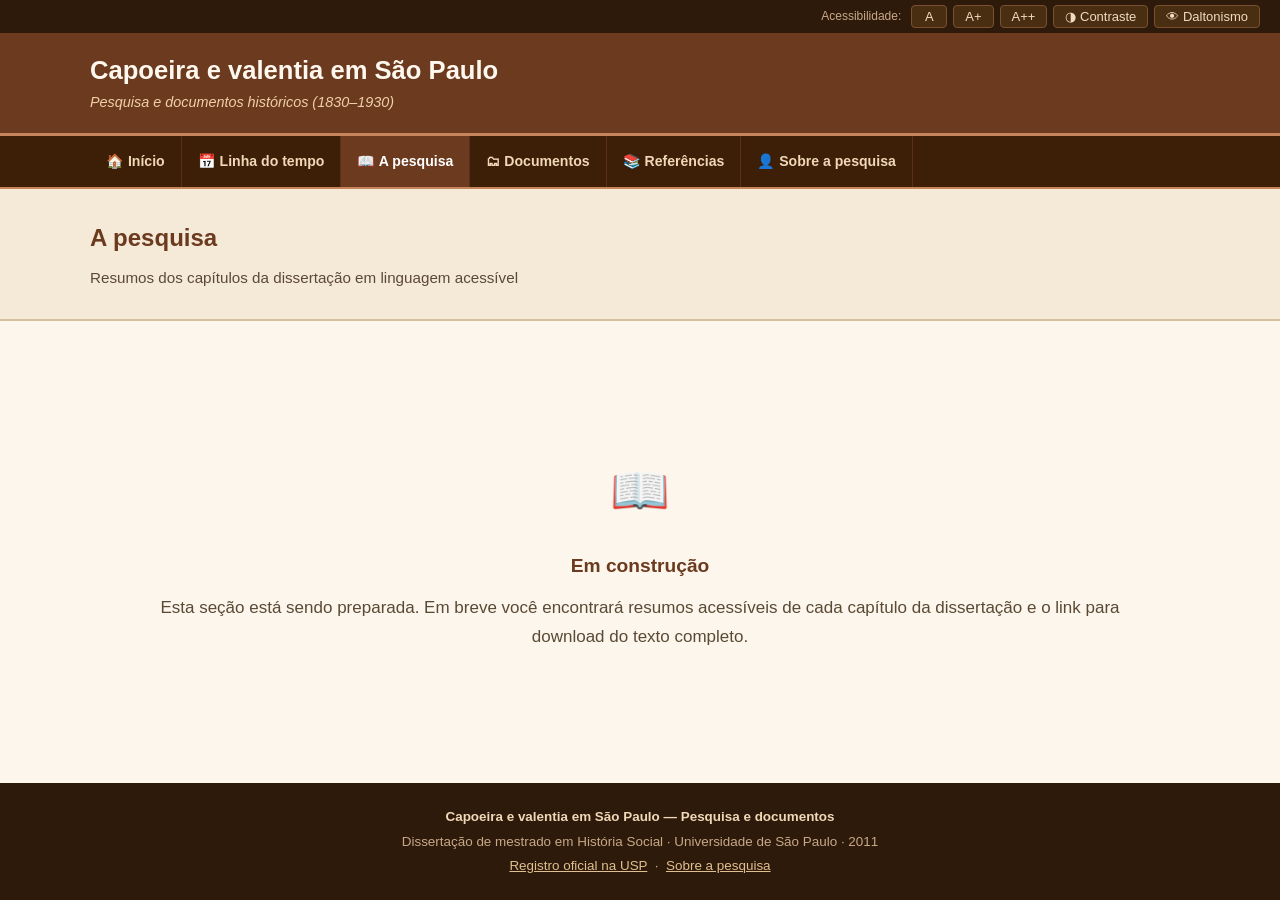
==== dissertacao.html @ 235ac0b5 "Estrutura base do portal: layout, identidade visual, navegação e páginas-esqueleto" ====
<!DOCTYPE html>
<html lang="pt-BR">
<head>
  <meta charset="UTF-8" />
  <meta name="viewport" content="width=device-width, initial-scale=1.0" />
  <title>A pesquisa — Capoeira e valentia em São Paulo</title>
  <link rel="stylesheet" href="style.css" />
</head>
<body>
  <div class="acess-bar" role="toolbar" aria-label="Opções de acessibilidade">
    <span>Acessibilidade:</span>
    <button class="btn-fonte" data-nivel="n">A</button>
    <button class="btn-fonte" data-nivel="g">A+</button>
    <button class="btn-fonte" data-nivel="gg">A++</button>
    <button id="btn-contraste">◑ Contraste</button>
    <button id="btn-daltonismo">👁 Daltonismo</button>
  </div>
  <header><div class="header-inner">
    <h1>Capoeira e valentia em São Paulo</h1>
    <p class="subtitulo">Pesquisa e documentos históricos (1830–1930)</p>
  </div></header>
  <nav aria-label="Menu principal">
    <button class="menu-toggle" aria-expanded="false" aria-controls="menu-lista">☰ Menu</button>
    <ul id="menu-lista" role="list">
      <li><a href="index.html">🏠 Início</a></li>
      <li><a href="timeline.html">📅 Linha do tempo</a></li>
      <li><a href="dissertacao.html" class="ativo">📖 A pesquisa</a></li>
      <li><a href="documentos.html">🗂 Documentos</a></li>
      <li><a href="referencias.html">📚 Referências</a></li>
      <li><a href="sobre.html">👤 Sobre a pesquisa</a></li>
    </ul>
  </nav>
  <div class="page-header"><div class="page-header-inner">
    <h2>A pesquisa</h2>
    <p>Resumos dos capítulos da dissertação em linguagem acessível</p>
  </div></div>
  <main>
    <div class="em-construcao">
      <div class="icon">📖</div>
      <h3>Em construção</h3>
      <p>Esta seção está sendo preparada. Em breve você encontrará resumos acessíveis de cada capítulo da dissertação e o link para download do texto completo.</p>
    </div>
  </main>
  <footer><p>
    <strong>Capoeira e valentia em São Paulo — Pesquisa e documentos</strong><br />
    Dissertação de mestrado em História Social · Universidade de São Paulo · 2011<br />
    <a href="https://teses.usp.br/teses/disponiveis/8/8138/tde-11092012-105013/pt-br.html" target="_blank" rel="noopener">Registro oficial na USP</a>
    &nbsp;·&nbsp;
    <a href="sobre.html">Sobre a pesquisa</a>
  </p></footer>
  <script src="script.js"></script>
</body>
</html>
---- style.css ----
/* ============================================================
   PORTAL: Capoeira e valentia em São Paulo
   Folha de estilos global
   ============================================================ */

/* === VARIÁVEIS DE TEMA (padrão: creme/pardo histórico) === */
:root {
  --bg:           #fdf6ec;   /* creme papel antigo */
  --bg-alt:       #f5ead8;   /* pardo claro */
  --bg-card:      #fffcf5;
  --text:         #1c1008;   /* marrom muito escuro */
  --text-muted:   #5a4a35;
  --accent:       #6b3a1f;   /* marrom-terra */
  --accent-hover: #8f4f28;
  --accent-light: #c8845a;
  --border:       #d4bfa0;
  --focus:        #005fcc;
  --white:        #ffffff;
  --font:         Arial, Helvetica, sans-serif;
  --font-size:    17px;
  --radius:       4px;
  --shadow:       0 2px 10px rgba(0,0,0,0.10);
}

/* === ALTO CONTRASTE === */
body.alto-contraste {
  --bg:           #000000;
  --bg-alt:       #111111;
  --bg-card:      #0a0a0a;
  --text:         #ffffff;
  --text-muted:   #dddddd;
  --accent:       #ffdd00;
  --accent-hover: #ffee55;
  --accent-light: #ffee55;
  --border:       #888888;
}

/* === DALTONISMO (desaturado) === */
body.daltonismo { filter: grayscale(60%) contrast(1.15); }

/* === TAMANHOS DE FONTE === */
body.fonte-g  { --font-size: 20px; }
body.fonte-gg { --font-size: 24px; }

/* ============================================================
   RESET E BASE
   ============================================================ */
*, *::before, *::after { box-sizing: border-box; margin: 0; padding: 0; }

html { scroll-behavior: smooth; }

body {
  font-family: var(--font);
  font-size: var(--font-size);
  background: var(--bg);
  color: var(--text);
  line-height: 1.75;
  min-height: 100vh;
  display: flex;
  flex-direction: column;
}

img { max-width: 100%; height: auto; display: block; }

a {
  color: var(--accent);
  text-decoration: underline;
}
a:hover  { color: var(--accent-hover); }
a:focus  { outline: 3px solid var(--focus); outline-offset: 2px; }

/* ============================================================
   ACESSIBILIDADE — barra no canto superior direito
   ============================================================ */
.acess-bar {
  background: #2e1a0a;
  display: flex;
  justify-content: flex-end;
  align-items: center;
  gap: 6px;
  padding: 5px 20px;
  flex-wrap: wrap;
}
.acess-bar span {
  color: #c8a888;
  font-size: 12px;
  margin-right: 4px;
}
.acess-bar button {
  background: #4a2e12;
  color: #f0dcc0;
  border: 1px solid #7a5030;
  border-radius: var(--radius);
  padding: 3px 11px;
  font-size: 13px;
  font-family: var(--font);
  cursor: pointer;
  transition: background .15s;
  min-width: 36px;
}
.acess-bar button:hover   { background: var(--accent); }
.acess-bar button.ativo   { background: var(--accent); border-color: var(--accent-light); }
.acess-bar button:focus   { outline: 3px solid var(--focus); }

/* ============================================================
   CABEÇALHO
   ============================================================ */
header {
  background: var(--accent);
  padding: 22px 24px 18px;
  border-bottom: 3px solid var(--accent-light);
}
.header-inner {
  max-width: 1100px;
  margin: 0 auto;
}
header h1 {
  font-family: var(--font);
  font-size: 1.6rem;
  font-weight: 700;
  color: #fff8ee;
  line-height: 1.2;
}
header .subtitulo {
  font-size: 0.9rem;
  color: #f0d0a8;
  margin-top: 4px;
  font-style: italic;
}

/* ============================================================
   MENU DE NAVEGAÇÃO
   ============================================================ */
nav {
  background: #3d1f08;
  border-bottom: 2px solid var(--accent-light);
  position: sticky;
  top: 0;
  z-index: 100;
}
nav ul {
  max-width: 1100px;
  margin: 0 auto;
  display: flex;
  list-style: none;
  flex-wrap: wrap;
}
nav ul li a {
  display: block;
  color: #f0d8b8;
  text-decoration: none;
  padding: 13px 16px;
  font-size: 0.88rem;
  font-weight: 600;
  border-right: 1px solid #5a3018;
  transition: background .15s, color .15s;
  white-space: nowrap;
}
nav ul li a:hover  { background: var(--accent); color: #ffffff; text-decoration: none; }
nav ul li a.ativo  { background: var(--accent); color: #ffffff; }
nav ul li a:focus  { outline: 3px solid var(--focus); outline-offset: -3px; }

/* menu hambúrguer mobile */
.menu-toggle {
  display: none;
  background: none;
  border: none;
  color: #f0d8b8;
  font-size: 1.6rem;
  padding: 10px 18px;
  cursor: pointer;
  width: 100%;
  text-align: left;
}

/* ============================================================
   HERO BANNER
   ============================================================ */
.hero {
  position: relative;
  width: 100%;
  height: 380px;
  overflow: hidden;
  background: #2e1a0a;
  display: flex;
  align-items: flex-end;
}
.hero-img {
  position: absolute;
  inset: 0;
  width: 100%;
  height: 100%;
  object-fit: cover;
  object-position: center 30%;
  opacity: 0.5;
  transition: opacity .4s;
}
.hero-overlay {
  position: relative;
  z-index: 1;
  width: 100%;
  max-width: 1100px;
  margin: 0 auto;
  padding: 0 24px 28px;
}
.hero-citacao {
  background: rgba(20, 8, 0, 0.75);
  border-left: 4px solid var(--accent-light);
  color: #f5e8d0;
  padding: 14px 20px;
  font-size: 1rem;
  font-style: italic;
  max-width: 680px;
  line-height: 1.6;
}
.hero-citacao cite {
  display: block;
  margin-top: 8px;
  font-size: 0.82rem;
  font-style: normal;
  color: #c8a878;
}

/* ============================================================
   CONTEÚDO PRINCIPAL
   ============================================================ */
main {
  max-width: 1100px;
  margin: 0 auto;
  padding: 36px 24px 56px;
  flex: 1;
  width: 100%;
}

.secao-titulo {
  font-size: 1.3rem;
  font-weight: 700;
  color: var(--accent);
  margin-bottom: 20px;
  padding-bottom: 8px;
  border-bottom: 2px solid var(--border);
}

/* ============================================================
   CARDS DAS SEÇÕES
   ============================================================ */
.cards-grid {
  display: grid;
  grid-template-columns: repeat(auto-fit, minmax(220px, 1fr));
  gap: 20px;
  margin-bottom: 48px;
}
.card {
  background: var(--bg-card);
  border: 1px solid var(--border);
  border-top: 4px solid var(--accent);
  border-radius: var(--radius);
  padding: 22px 18px;
  text-decoration: none;
  color: var(--text);
  transition: box-shadow .2s, border-top-color .2s, transform .15s;
  display: flex;
  flex-direction: column;
  gap: 8px;
}
.card:hover {
  box-shadow: var(--shadow);
  border-top-color: var(--accent-light);
  transform: translateY(-2px);
  text-decoration: none;
}
.card:focus { outline: 3px solid var(--focus); }
.card-icon  { font-size: 2rem; line-height: 1; }
.card h3    { font-size: 1rem; font-weight: 700; color: var(--accent); }
.card p     { font-size: 0.87rem; color: var(--text-muted); line-height: 1.55; }

/* ============================================================
   SEÇÃO SOBRE A PESQUISA
   ============================================================ */
.sobre-grid {
  display: grid;
  grid-template-columns: 180px 1fr;
  gap: 32px;
  align-items: start;
  padding-top: 36px;
  border-top: 1px solid var(--border);
}
.sobre-foto {
  width: 100%;
  aspect-ratio: 3/4;
  object-fit: cover;
  object-position: center top;
  border: 2px solid var(--border);
  border-radius: var(--radius);
  filter: grayscale(100%);
}
.sobre-texto h2   { font-size: 1.2rem; color: var(--accent); margin-bottom: 12px; }
.sobre-texto p    { color: var(--text-muted); font-size: 0.93rem; margin-bottom: 12px; line-height: 1.7; }
.sobre-texto a    { color: var(--accent); }
.sobre-texto a:hover { color: var(--accent-hover); }

/* ============================================================
   PÁGINAS INTERNAS — cabeçalho de seção
   ============================================================ */
.page-header {
  background: var(--bg-alt);
  border-bottom: 2px solid var(--border);
  padding: 28px 24px;
  margin-bottom: 32px;
}
.page-header-inner {
  max-width: 1100px;
  margin: 0 auto;
}
.page-header h2   { font-size: 1.5rem; color: var(--accent); margin-bottom: 6px; }
.page-header p    { font-size: 0.95rem; color: var(--text-muted); }

/* em construção */
.em-construcao {
  text-align: center;
  padding: 60px 24px;
  color: var(--text-muted);
}
.em-construcao .icon { font-size: 3rem; margin-bottom: 16px; }
.em-construcao h3    { font-size: 1.2rem; color: var(--accent); margin-bottom: 10px; }

/* ============================================================
   RODAPÉ
   ============================================================ */
footer {
  background: #2e1a0a;
  color: #c8a888;
  text-align: center;
  padding: 22px 24px;
  font-size: 0.84rem;
  line-height: 1.8;
  margin-top: auto;
}
footer a { color: #e0c090; }
footer strong { color: #f0d8b8; }

/* ============================================================
   RESPONSIVO
   ============================================================ */
@media (max-width: 768px) {
  header h1          { font-size: 1.25rem; }
  .hero              { height: 260px; }
  .hero-citacao      { font-size: 0.9rem; }

  /* menu colapsável */
  .menu-toggle       { display: block; }
  nav ul             { display: none; flex-direction: column; }
  nav ul.aberto      { display: flex; }
  nav ul li a        { border-right: none; border-bottom: 1px solid #5a3018; padding: 12px 18px; }

  .cards-grid        { grid-template-columns: 1fr 1fr; }
  .sobre-grid        { grid-template-columns: 1fr; }
  .sobre-foto        { width: 140px; margin: 0 auto; aspect-ratio: 1/1; object-position: center 15%; }
}

@media (max-width: 480px) {
  .cards-grid        { grid-template-columns: 1fr; }
  .acess-bar         { justify-content: center; }
  header h1          { font-size: 1.1rem; }
  main               { padding: 24px 16px 40px; }
}
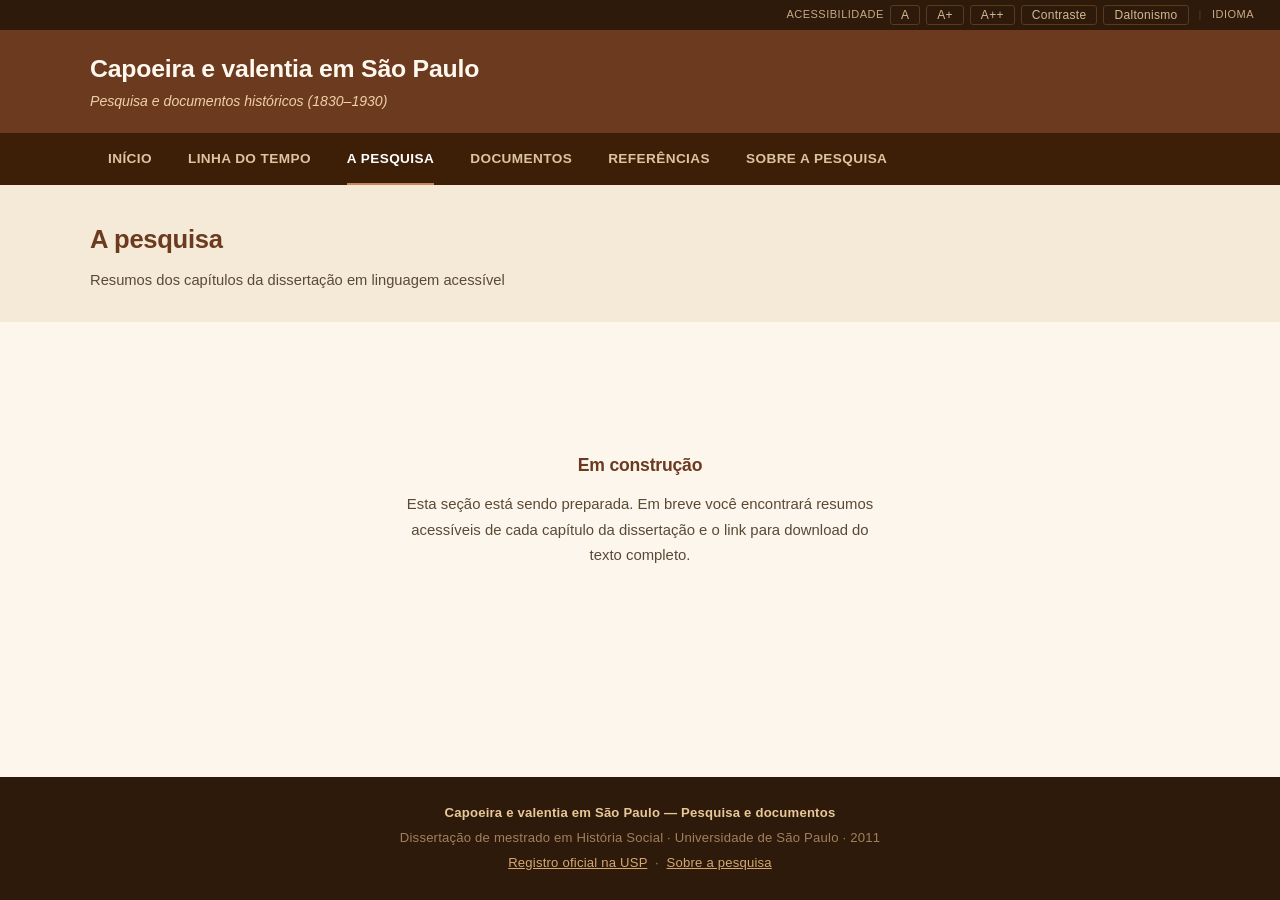
==== commit 2e4394e5: "Corrige layout páginas internas, remove fotos do autor do hero, adiciona tradutor e acervos com link" ====
--- a/dissertacao.html
+++ b/dissertacao.html
@@ -8,26 +8,29 @@
 </head>
 <body>
   <div class="acess-bar" role="toolbar" aria-label="Opções de acessibilidade">
-    <span>Acessibilidade:</span>
+    <span>Acessibilidade</span>
     <button class="btn-fonte" data-nivel="n">A</button>
     <button class="btn-fonte" data-nivel="g">A+</button>
     <button class="btn-fonte" data-nivel="gg">A++</button>
-    <button id="btn-contraste">◑ Contraste</button>
-    <button id="btn-daltonismo">👁 Daltonismo</button>
+    <button id="btn-contraste">Contraste</button>
+    <button id="btn-daltonismo">Daltonismo</button>
+    <span class="acess-sep">|</span>
+    <span>Idioma</span>
+    <div id="google_translate_element"></div>
   </div>
   <header><div class="header-inner">
     <h1>Capoeira e valentia em São Paulo</h1>
     <p class="subtitulo">Pesquisa e documentos históricos (1830–1930)</p>
   </div></header>
   <nav aria-label="Menu principal">
-    <button class="menu-toggle" aria-expanded="false" aria-controls="menu-lista">☰ Menu</button>
+    <button class="menu-toggle" aria-expanded="false" aria-controls="menu-lista">Menu</button>
     <ul id="menu-lista" role="list">
-      <li><a href="index.html">🏠 Início</a></li>
-      <li><a href="timeline.html">📅 Linha do tempo</a></li>
-      <li><a href="dissertacao.html" class="ativo">📖 A pesquisa</a></li>
-      <li><a href="documentos.html">🗂 Documentos</a></li>
-      <li><a href="referencias.html">📚 Referências</a></li>
-      <li><a href="sobre.html">👤 Sobre a pesquisa</a></li>
+      <li><a href="index.html">Início</a></li>
+      <li><a href="timeline.html">Linha do tempo</a></li>
+      <li><a href="dissertacao.html" class="ativo">A pesquisa</a></li>
+      <li><a href="documentos.html">Documentos</a></li>
+      <li><a href="referencias.html">Referências</a></li>
+      <li><a href="sobre.html">Sobre a pesquisa</a></li>
     </ul>
   </nav>
   <div class="page-header"><div class="page-header-inner">
@@ -36,7 +39,6 @@
   </div></div>
   <main>
     <div class="em-construcao">
-      <div class="icon">📖</div>
       <h3>Em construção</h3>
       <p>Esta seção está sendo preparada. Em breve você encontrará resumos acessíveis de cada capítulo da dissertação e o link para download do texto completo.</p>
     </div>
@@ -49,5 +51,6 @@
     <a href="sobre.html">Sobre a pesquisa</a>
   </p></footer>
   <script src="script.js"></script>
+  <script src="https://translate.google.com/translate_a/element.js?cb=googleTranslateElementInit"></script>
 </body>
 </html>
--- a/style.css
+++ b/style.css
@@ -1,52 +1,42 @@
 /* ============================================================
    PORTAL: Capoeira e valentia em São Paulo
-   Folha de estilos global
-   ============================================================ */
-
-/* === VARIÁVEIS DE TEMA (padrão: creme/pardo histórico) === */
+   Folha de estilos global — design contemporâneo
+   ============================================================ */
+
 :root {
-  --bg:           #fdf6ec;   /* creme papel antigo */
-  --bg-alt:       #f5ead8;   /* pardo claro */
+  --bg:           #fdf6ec;
+  --bg-alt:       #f5ead8;
   --bg-card:      #fffcf5;
-  --text:         #1c1008;   /* marrom muito escuro */
+  --text:         #1c1008;
   --text-muted:   #5a4a35;
-  --accent:       #6b3a1f;   /* marrom-terra */
+  --accent:       #6b3a1f;
   --accent-hover: #8f4f28;
   --accent-light: #c8845a;
-  --border:       #d4bfa0;
+  --border:       #e0ceB4;
   --focus:        #005fcc;
-  --white:        #ffffff;
   --font:         Arial, Helvetica, sans-serif;
   --font-size:    17px;
-  --radius:       4px;
-  --shadow:       0 2px 10px rgba(0,0,0,0.10);
-}
-
-/* === ALTO CONTRASTE === */
+  --radius:       6px;
+  --shadow:       0 4px 24px rgba(0,0,0,0.08);
+}
+
 body.alto-contraste {
-  --bg:           #000000;
-  --bg-alt:       #111111;
+  --bg:           #000;
+  --bg-alt:       #111;
   --bg-card:      #0a0a0a;
-  --text:         #ffffff;
-  --text-muted:   #dddddd;
+  --text:         #fff;
+  --text-muted:   #ddd;
   --accent:       #ffdd00;
   --accent-hover: #ffee55;
   --accent-light: #ffee55;
-  --border:       #888888;
-}
-
-/* === DALTONISMO (desaturado) === */
-body.daltonismo { filter: grayscale(60%) contrast(1.15); }
-
-/* === TAMANHOS DE FONTE === */
-body.fonte-g  { --font-size: 20px; }
-body.fonte-gg { --font-size: 24px; }
-
-/* ============================================================
-   RESET E BASE
-   ============================================================ */
+  --border:       #888;
+}
+
+body.daltonismo  { filter: grayscale(60%) contrast(1.15); }
+body.fonte-g     { --font-size: 20px; }
+body.fonte-gg    { --font-size: 24px; }
+
 *, *::before, *::after { box-sizing: border-box; margin: 0; padding: 0; }
-
 html { scroll-behavior: smooth; }
 
 body {
@@ -62,15 +52,12 @@
 
 img { max-width: 100%; height: auto; display: block; }
 
-a {
-  color: var(--accent);
-  text-decoration: underline;
-}
-a:hover  { color: var(--accent-hover); }
+a { color: var(--accent); text-decoration: none; }
+a:hover  { color: var(--accent-hover); text-decoration: underline; }
 a:focus  { outline: 3px solid var(--focus); outline-offset: 2px; }
 
 /* ============================================================
-   ACESSIBILIDADE — barra no canto superior direito
+   BARRA DE ACESSIBILIDADE + IDIOMA
    ============================================================ */
 .acess-bar {
   background: #2e1a0a;
@@ -83,57 +70,76 @@
 }
 .acess-bar span {
   color: #c8a888;
+  font-size: 11px;
+  letter-spacing: 0.5px;
+  text-transform: uppercase;
+}
+.acess-sep { color: #5a3a1a !important; padding: 0 4px; }
+
+.acess-bar button {
+  background: transparent;
+  color: #d4b896;
+  border: 1px solid #5a3a1a;
+  border-radius: 3px;
+  padding: 2px 10px;
   font-size: 12px;
-  margin-right: 4px;
-}
-.acess-bar button {
-  background: #4a2e12;
-  color: #f0dcc0;
-  border: 1px solid #7a5030;
-  border-radius: var(--radius);
-  padding: 3px 11px;
-  font-size: 13px;
   font-family: var(--font);
   cursor: pointer;
-  transition: background .15s;
-  min-width: 36px;
-}
-.acess-bar button:hover   { background: var(--accent); }
-.acess-bar button.ativo   { background: var(--accent); border-color: var(--accent-light); }
-.acess-bar button:focus   { outline: 3px solid var(--focus); }
+  transition: background .15s, color .15s;
+  letter-spacing: 0.3px;
+}
+.acess-bar button:hover  { background: var(--accent); color: #fff; border-color: var(--accent); }
+.acess-bar button.ativo  { background: var(--accent); color: #fff; border-color: var(--accent); }
+.acess-bar button:focus  { outline: 3px solid var(--focus); }
+
+/* Google Translate widget — integrado na barra */
+#google_translate_element { display: inline-flex; align-items: center; }
+#google_translate_element .goog-te-gadget-simple {
+  background: transparent !important;
+  border: 1px solid #5a3a1a !important;
+  border-radius: 3px !important;
+  padding: 1px 6px !important;
+  font-size: 12px !important;
+  font-family: var(--font) !important;
+  color: #d4b896 !important;
+}
+#google_translate_element .goog-te-gadget-simple a,
+#google_translate_element .goog-te-gadget-simple span {
+  color: #d4b896 !important;
+  font-size: 12px !important;
+  text-decoration: none !important;
+}
+.goog-te-banner-frame { display: none !important; }
+body { top: 0 !important; }
 
 /* ============================================================
    CABEÇALHO
    ============================================================ */
 header {
   background: var(--accent);
-  padding: 22px 24px 18px;
-  border-bottom: 3px solid var(--accent-light);
-}
-.header-inner {
-  max-width: 1100px;
-  margin: 0 auto;
-}
+  padding: 24px 32px 20px;
+}
+.header-inner { max-width: 1100px; margin: 0 auto; }
+
 header h1 {
-  font-family: var(--font);
-  font-size: 1.6rem;
+  font-size: 1.55rem;
   font-weight: 700;
   color: #fff8ee;
   line-height: 1.2;
+  letter-spacing: -0.2px;
 }
 header .subtitulo {
-  font-size: 0.9rem;
+  font-size: 0.88rem;
   color: #f0d0a8;
-  margin-top: 4px;
+  margin-top: 5px;
   font-style: italic;
 }
 
 /* ============================================================
-   MENU DE NAVEGAÇÃO
+   NAVEGAÇÃO
    ============================================================ */
 nav {
   background: #3d1f08;
-  border-bottom: 2px solid var(--accent-light);
   position: sticky;
   top: 0;
   z-index: 100;
@@ -147,27 +153,41 @@
 }
 nav ul li a {
   display: block;
-  color: #f0d8b8;
+  color: #ddc4a0;
   text-decoration: none;
-  padding: 13px 16px;
-  font-size: 0.88rem;
+  padding: 14px 18px;
+  font-size: 0.85rem;
   font-weight: 600;
-  border-right: 1px solid #5a3018;
-  transition: background .15s, color .15s;
-  white-space: nowrap;
-}
-nav ul li a:hover  { background: var(--accent); color: #ffffff; text-decoration: none; }
-nav ul li a.ativo  { background: var(--accent); color: #ffffff; }
+  letter-spacing: 0.4px;
+  text-transform: uppercase;
+  transition: color .15s, background .15s;
+  position: relative;
+}
+nav ul li a::after {
+  content: '';
+  position: absolute;
+  bottom: 0; left: 18px; right: 18px;
+  height: 2px;
+  background: var(--accent-light);
+  transform: scaleX(0);
+  transition: transform .2s;
+}
+nav ul li a:hover  { color: #fff; text-decoration: none; }
+nav ul li a:hover::after { transform: scaleX(1); }
+nav ul li a.ativo  { color: #fff; }
+nav ul li a.ativo::after { transform: scaleX(1); }
 nav ul li a:focus  { outline: 3px solid var(--focus); outline-offset: -3px; }
 
-/* menu hambúrguer mobile */
 .menu-toggle {
   display: none;
   background: none;
   border: none;
-  color: #f0d8b8;
-  font-size: 1.6rem;
-  padding: 10px 18px;
+  color: #ddc4a0;
+  font-size: 0.88rem;
+  font-weight: 700;
+  letter-spacing: 0.8px;
+  text-transform: uppercase;
+  padding: 14px 20px;
   cursor: pointer;
   width: 100%;
   text-align: left;
@@ -179,9 +199,9 @@
 .hero {
   position: relative;
   width: 100%;
-  height: 380px;
+  height: 400px;
   overflow: hidden;
-  background: #2e1a0a;
+  background: #1a0a00;
   display: flex;
   align-items: flex-end;
 }
@@ -192,8 +212,7 @@
   height: 100%;
   object-fit: cover;
   object-position: center 30%;
-  opacity: 0.5;
-  transition: opacity .4s;
+  opacity: 0.45;
 }
 .hero-overlay {
   position: relative;
@@ -201,24 +220,25 @@
   width: 100%;
   max-width: 1100px;
   margin: 0 auto;
-  padding: 0 24px 28px;
+  padding: 0 32px 36px;
 }
 .hero-citacao {
-  background: rgba(20, 8, 0, 0.75);
-  border-left: 4px solid var(--accent-light);
-  color: #f5e8d0;
-  padding: 14px 20px;
-  font-size: 1rem;
+  background: rgba(10, 4, 0, 0.72);
+  border-left: 3px solid var(--accent-light);
+  color: #f0e0c8;
+  padding: 16px 22px;
+  font-size: 0.97rem;
   font-style: italic;
-  max-width: 680px;
-  line-height: 1.6;
+  max-width: 620px;
+  line-height: 1.65;
 }
 .hero-citacao cite {
   display: block;
-  margin-top: 8px;
-  font-size: 0.82rem;
+  margin-top: 10px;
+  font-size: 0.78rem;
   font-style: normal;
-  color: #c8a878;
+  color: #b89060;
+  letter-spacing: 0.3px;
 }
 
 /* ============================================================
@@ -227,140 +247,198 @@
 main {
   max-width: 1100px;
   margin: 0 auto;
-  padding: 36px 24px 56px;
+  padding: 48px 32px 64px;
   flex: 1;
   width: 100%;
 }
 
 .secao-titulo {
-  font-size: 1.3rem;
+  font-size: 0.75rem;
   font-weight: 700;
   color: var(--accent);
-  margin-bottom: 20px;
-  padding-bottom: 8px;
-  border-bottom: 2px solid var(--border);
-}
-
-/* ============================================================
-   CARDS DAS SEÇÕES
+  letter-spacing: 1.5px;
+  text-transform: uppercase;
+  margin-bottom: 24px;
+}
+
+/* ============================================================
+   CARDS
    ============================================================ */
 .cards-grid {
   display: grid;
-  grid-template-columns: repeat(auto-fit, minmax(220px, 1fr));
-  gap: 20px;
-  margin-bottom: 48px;
+  grid-template-columns: repeat(auto-fit, minmax(230px, 1fr));
+  gap: 16px;
+  margin-bottom: 56px;
 }
 .card {
   background: var(--bg-card);
   border: 1px solid var(--border);
-  border-top: 4px solid var(--accent);
   border-radius: var(--radius);
-  padding: 22px 18px;
+  padding: 28px 24px;
   text-decoration: none;
   color: var(--text);
-  transition: box-shadow .2s, border-top-color .2s, transform .15s;
+  transition: box-shadow .2s, transform .15s;
   display: flex;
   flex-direction: column;
-  gap: 8px;
-}
-.card:hover {
-  box-shadow: var(--shadow);
-  border-top-color: var(--accent-light);
-  transform: translateY(-2px);
-  text-decoration: none;
-}
+  gap: 10px;
+  position: relative;
+  overflow: hidden;
+}
+.card::before {
+  content: '';
+  position: absolute;
+  top: 0; left: 0; right: 0;
+  height: 3px;
+  background: var(--accent);
+  transform: scaleX(0);
+  transform-origin: left;
+  transition: transform .25s;
+}
+.card:hover { box-shadow: var(--shadow); transform: translateY(-3px); text-decoration: none; }
+.card:hover::before { transform: scaleX(1); }
 .card:focus { outline: 3px solid var(--focus); }
-.card-icon  { font-size: 2rem; line-height: 1; }
-.card h3    { font-size: 1rem; font-weight: 700; color: var(--accent); }
-.card p     { font-size: 0.87rem; color: var(--text-muted); line-height: 1.55; }
-
-/* ============================================================
-   SEÇÃO SOBRE A PESQUISA
+.card h3 { font-size: 1rem; font-weight: 700; color: var(--accent); letter-spacing: -0.2px; }
+.card p  { font-size: 0.87rem; color: var(--text-muted); line-height: 1.6; }
+.card .card-arrow { font-size: 0.8rem; color: var(--accent-light); margin-top: auto; font-weight: 700; letter-spacing: 0.5px; }
+
+/* ============================================================
+   SOBRE A PESQUISA
    ============================================================ */
 .sobre-grid {
   display: grid;
-  grid-template-columns: 180px 1fr;
-  gap: 32px;
+  grid-template-columns: 200px 1fr;
+  gap: 40px;
   align-items: start;
-  padding-top: 36px;
-  border-top: 1px solid var(--border);
+  margin-top: 8px;
 }
 .sobre-foto {
   width: 100%;
   aspect-ratio: 3/4;
   object-fit: cover;
   object-position: center top;
-  border: 2px solid var(--border);
   border-radius: var(--radius);
   filter: grayscale(100%);
 }
-.sobre-texto h2   { font-size: 1.2rem; color: var(--accent); margin-bottom: 12px; }
-.sobre-texto p    { color: var(--text-muted); font-size: 0.93rem; margin-bottom: 12px; line-height: 1.7; }
-.sobre-texto a    { color: var(--accent); }
-.sobre-texto a:hover { color: var(--accent-hover); }
-
-/* ============================================================
-   PÁGINAS INTERNAS — cabeçalho de seção
+.sobre-texto h2   { font-size: 1.05rem; font-weight: 700; color: var(--text); margin-bottom: 14px; }
+.sobre-texto p    { color: var(--text-muted); font-size: 0.93rem; margin-bottom: 14px; line-height: 1.75; }
+.sobre-texto a    { color: var(--accent); text-decoration: underline; }
+
+/* lista de acervos */
+.acervos-lista {
+  list-style: decimal;
+  padding-left: 22px;
+  max-width: 720px;
+}
+.acervos-lista li {
+  padding: 7px 0;
+  font-size: 0.93rem;
+  color: var(--text-muted);
+  line-height: 1.5;
+  border-bottom: 1px solid var(--border);
+}
+.acervos-lista li:last-child { border-bottom: none; }
+.acervos-lista a { color: var(--accent); text-decoration: underline; }
+.acervos-lista a:hover { color: var(--accent-hover); }
+
+/* ============================================================
+   PÁGINAS INTERNAS
    ============================================================ */
 .page-header {
   background: var(--bg-alt);
-  border-bottom: 2px solid var(--border);
-  padding: 28px 24px;
-  margin-bottom: 32px;
-}
-.page-header-inner {
-  max-width: 1100px;
-  margin: 0 auto;
-}
-.page-header h2   { font-size: 1.5rem; color: var(--accent); margin-bottom: 6px; }
-.page-header p    { font-size: 0.95rem; color: var(--text-muted); }
-
-/* em construção */
+  padding: 32px 32px 28px;
+}
+.page-header-inner { max-width: 1100px; margin: 0 auto; }
+.page-header h2 {
+  font-size: 1.6rem;
+  font-weight: 700;
+  color: var(--accent);
+  letter-spacing: -0.3px;
+  margin-bottom: 6px;
+}
+.page-header p { font-size: 0.92rem; color: var(--text-muted); }
+
 .em-construcao {
   text-align: center;
-  padding: 60px 24px;
+  padding: 80px 24px;
   color: var(--text-muted);
 }
-.em-construcao .icon { font-size: 3rem; margin-bottom: 16px; }
-.em-construcao h3    { font-size: 1.2rem; color: var(--accent); margin-bottom: 10px; }
+.em-construcao h3 {
+  font-size: 1.1rem;
+  color: var(--accent);
+  margin-bottom: 12px;
+  letter-spacing: -0.2px;
+  font-weight: 700;
+}
+.em-construcao p { max-width: 480px; margin: 0 auto; font-size: 0.93rem; line-height: 1.7; }
+
+.sobre-disserta p {
+  max-width: 780px;
+  margin-bottom: 16px;
+  color: var(--text-muted);
+  font-size: 0.95rem;
+  line-height: 1.8;
+}
+.sobre-disserta p:first-of-type { color: var(--text); font-size: 1rem; }
+
+.btn-cta {
+  display: inline-block;
+  background: var(--accent);
+  color: #fff;
+  text-decoration: none;
+  padding: 11px 24px;
+  border-radius: var(--radius);
+  font-weight: 700;
+  font-size: 0.88rem;
+  letter-spacing: 0.3px;
+  transition: background .15s;
+  margin-top: 8px;
+}
+.btn-cta:hover { background: var(--accent-hover); color: #fff; text-decoration: none; }
 
 /* ============================================================
    RODAPÉ
    ============================================================ */
 footer {
   background: #2e1a0a;
-  color: #c8a888;
+  color: #a08060;
   text-align: center;
-  padding: 22px 24px;
-  font-size: 0.84rem;
-  line-height: 1.8;
+  padding: 24px 32px;
+  font-size: 0.82rem;
+  line-height: 1.9;
   margin-top: auto;
-}
-footer a { color: #e0c090; }
-footer strong { color: #f0d8b8; }
+  letter-spacing: 0.2px;
+}
+footer a { color: #d4a870; text-decoration: underline; }
+footer strong { color: #e8c898; }
 
 /* ============================================================
    RESPONSIVO
    ============================================================ */
 @media (max-width: 768px) {
-  header h1          { font-size: 1.25rem; }
-  .hero              { height: 260px; }
-  .hero-citacao      { font-size: 0.9rem; }
-
-  /* menu colapsável */
-  .menu-toggle       { display: block; }
-  nav ul             { display: none; flex-direction: column; }
-  nav ul.aberto      { display: flex; }
-  nav ul li a        { border-right: none; border-bottom: 1px solid #5a3018; padding: 12px 18px; }
-
-  .cards-grid        { grid-template-columns: 1fr 1fr; }
-  .sobre-grid        { grid-template-columns: 1fr; }
-  .sobre-foto        { width: 140px; margin: 0 auto; aspect-ratio: 1/1; object-position: center 15%; }
+  header         { padding: 20px; }
+  header h1      { font-size: 1.2rem; }
+  .hero          { height: 260px; }
+  .hero-overlay  { padding: 0 20px 24px; }
+  .hero-citacao  { font-size: 0.88rem; }
+  main           { padding: 36px 20px 48px; }
+  .page-header   { padding: 24px 20px 20px; }
+
+  .menu-toggle   { display: block; }
+  nav ul         { display: none; flex-direction: column; }
+  nav ul.aberto  { display: flex; }
+  nav ul li a    { padding: 12px 20px; text-transform: none; font-size: 0.9rem; }
+  nav ul li a::after { display: none; }
+
+  .cards-grid    { grid-template-columns: 1fr 1fr; }
+  .sobre-grid    { grid-template-columns: 1fr; }
+  .sobre-foto    { width: 150px; margin: 0 auto; aspect-ratio: 1; object-position: center 15%; }
+  .acess-bar     { padding: 5px 12px; }
 }
 
 @media (max-width: 480px) {
-  .cards-grid        { grid-template-columns: 1fr; }
-  .acess-bar         { justify-content: center; }
-  header h1          { font-size: 1.1rem; }
-  main               { padding: 24px 16px 40px; }
-}
+  .cards-grid    { grid-template-columns: 1fr; }
+  .acess-bar     { justify-content: center; gap: 4px; }
+  header h1      { font-size: 1.05rem; }
+  main           { padding: 28px 16px 40px; }
+  footer         { padding: 20px 16px; }
+}
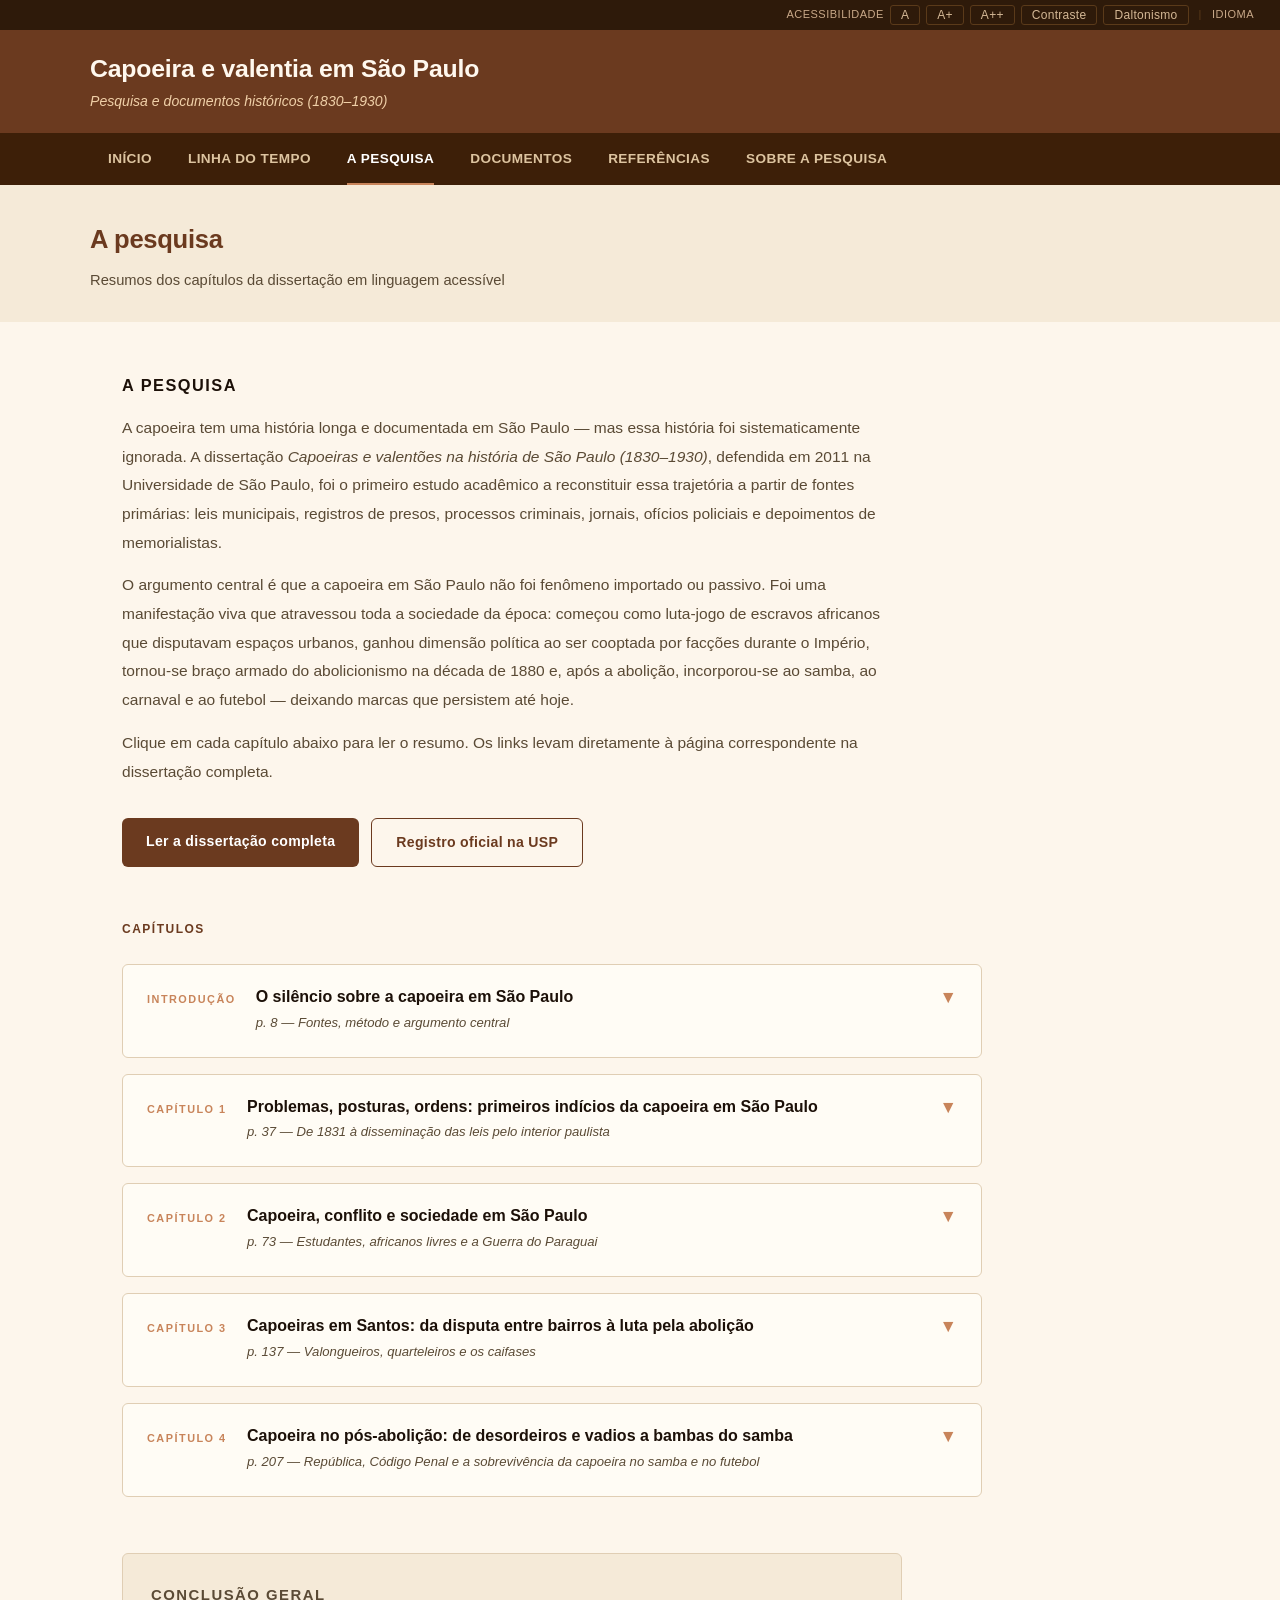
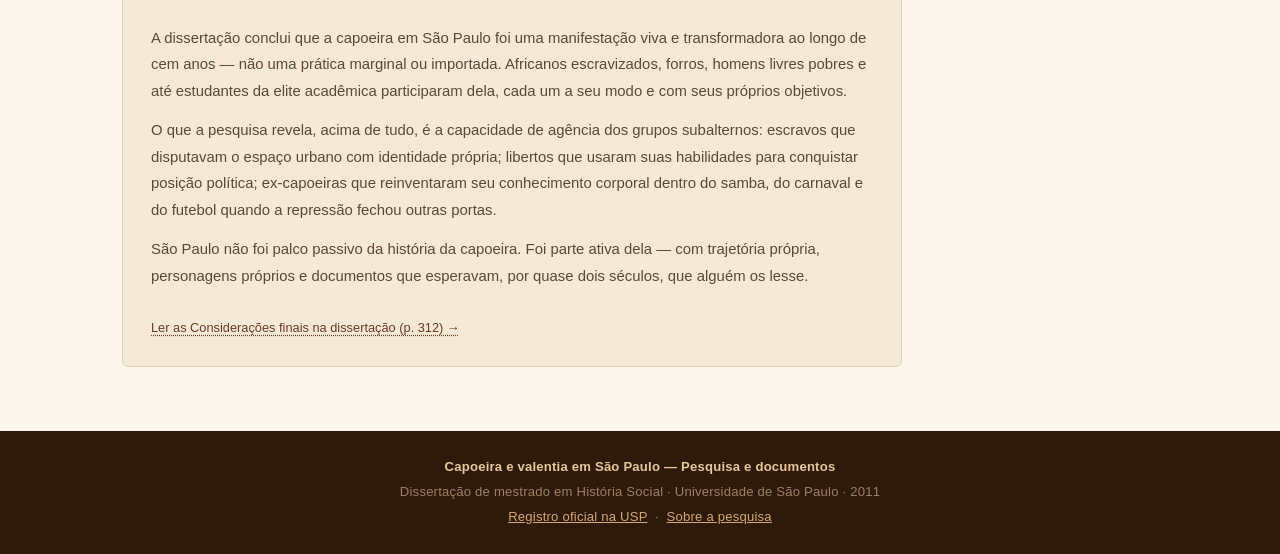
==== commit 622d5f94: "dissertacao.html: página A pesquisa completa com resumos dos capítulos" ====
--- a/dissertacao.html
+++ b/dissertacao.html
@@ -3,8 +3,189 @@
 <head>
   <meta charset="UTF-8" />
   <meta name="viewport" content="width=device-width, initial-scale=1.0" />
+  <meta name="description" content="Resumos acessíveis dos capítulos da dissertação Capoeiras e valentões na história de São Paulo (1830–1930)." />
   <title>A pesquisa — Capoeira e valentia em São Paulo</title>
   <link rel="stylesheet" href="style.css" />
+  <style>
+    /* ---- PÁGINA A PESQUISA ---- */
+    .disserta-intro {
+      max-width: 780px;
+      margin-bottom: 52px;
+    }
+    .disserta-intro p {
+      font-size: 0.97rem;
+      color: var(--text-muted);
+      line-height: 1.85;
+      margin-bottom: 14px;
+    }
+    .disserta-intro p:first-of-type {
+      font-size: 1.02rem;
+      color: var(--text);
+    }
+
+    /* Botão de acesso à dissertação */
+    .disserta-acesso {
+      display: flex;
+      gap: 12px;
+      flex-wrap: wrap;
+      margin-top: 24px;
+      margin-bottom: 8px;
+    }
+
+    /* Grade de capítulos */
+    .capitulos-lista {
+      display: flex;
+      flex-direction: column;
+      gap: 0;
+      max-width: 860px;
+    }
+
+    .capitulo-item {
+      border: 1px solid var(--border);
+      border-radius: var(--radius);
+      background: var(--bg-card);
+      overflow: hidden;
+      margin-bottom: 16px;
+    }
+
+    .capitulo-header {
+      display: flex;
+      align-items: flex-start;
+      gap: 20px;
+      padding: 22px 24px;
+      cursor: pointer;
+      user-select: none;
+      transition: background .15s;
+    }
+    .capitulo-header:hover { background: var(--bg-alt); }
+    .capitulo-header:focus { outline: 3px solid var(--focus); outline-offset: -3px; }
+
+    .capitulo-num {
+      font-size: 0.68rem;
+      font-weight: 700;
+      letter-spacing: 1.5px;
+      text-transform: uppercase;
+      color: var(--accent-light);
+      white-space: nowrap;
+      padding-top: 3px;
+      min-width: 80px;
+    }
+
+    .capitulo-header-texto {
+      flex: 1;
+    }
+    .capitulo-titulo {
+      font-size: 1rem;
+      font-weight: 700;
+      color: var(--text);
+      line-height: 1.3;
+      margin-bottom: 4px;
+    }
+    .capitulo-subtitulo {
+      font-size: 0.82rem;
+      color: var(--text-muted);
+      font-style: italic;
+    }
+
+    .capitulo-toggle {
+      font-size: 1.1rem;
+      color: var(--accent-light);
+      flex-shrink: 0;
+      padding-top: 2px;
+      transition: transform .2s;
+      line-height: 1;
+    }
+    .capitulo-item.aberto .capitulo-toggle {
+      transform: rotate(180deg);
+    }
+
+    .capitulo-corpo {
+      display: none;
+      padding: 0 24px 24px 124px;
+      border-top: 1px solid var(--border);
+    }
+    .capitulo-item.aberto .capitulo-corpo {
+      display: block;
+    }
+
+    .capitulo-resumo {
+      margin-top: 18px;
+    }
+    .capitulo-resumo p {
+      font-size: 0.92rem;
+      color: var(--text-muted);
+      line-height: 1.8;
+      margin-bottom: 12px;
+    }
+
+    .capitulo-citacao {
+      margin: 20px 0;
+      border-left: 3px solid var(--accent-light);
+      padding: 12px 18px;
+      background: var(--bg-alt);
+      border-radius: 0 var(--radius) var(--radius) 0;
+    }
+    .capitulo-citacao p {
+      font-size: 0.88rem;
+      font-style: italic;
+      color: var(--text-muted);
+      line-height: 1.7;
+      margin: 0;
+    }
+    .capitulo-citacao cite {
+      display: block;
+      margin-top: 6px;
+      font-size: 0.78rem;
+      font-style: normal;
+      color: var(--accent-light);
+      letter-spacing: 0.2px;
+    }
+
+    .capitulo-personagens {
+      margin-top: 14px;
+      font-size: 0.8rem;
+      color: var(--text-muted);
+    }
+    .capitulo-personagens strong {
+      color: var(--text);
+      font-weight: 600;
+    }
+
+    .capitulo-link-pdf {
+      display: inline-block;
+      margin-top: 16px;
+      font-size: 0.8rem;
+      color: var(--accent);
+      text-decoration: underline;
+      text-decoration-style: dotted;
+      text-underline-offset: 2px;
+    }
+    .capitulo-link-pdf:hover { color: var(--accent-hover); text-decoration: underline; }
+
+    /* Conclusão */
+    .conclusao-bloco {
+      max-width: 780px;
+      margin-top: 40px;
+      padding: 28px 28px 24px;
+      background: var(--bg-alt);
+      border-radius: var(--radius);
+      border: 1px solid var(--border);
+    }
+    .conclusao-bloco .secao-titulo { margin-bottom: 16px; }
+    .conclusao-bloco p {
+      font-size: 0.93rem;
+      color: var(--text-muted);
+      line-height: 1.8;
+      margin-bottom: 12px;
+    }
+    .conclusao-bloco p:last-child { margin-bottom: 0; }
+
+    @media (max-width: 600px) {
+      .capitulo-corpo { padding-left: 20px; }
+      .capitulo-num { min-width: auto; }
+      .capitulo-header { gap: 12px; }
+    }
+  </style>
 </head>
 <body>
   <div class="acess-bar" role="toolbar" aria-label="Opções de acessibilidade">
@@ -18,10 +199,12 @@
     <span>Idioma</span>
     <div id="google_translate_element"></div>
   </div>
+
   <header><div class="header-inner">
     <h1>Capoeira e valentia em São Paulo</h1>
     <p class="subtitulo">Pesquisa e documentos históricos (1830–1930)</p>
   </div></header>
+
   <nav aria-label="Menu principal">
     <button class="menu-toggle" aria-expanded="false" aria-controls="menu-lista">Menu</button>
     <ul id="menu-lista" role="list">
@@ -33,16 +216,228 @@
       <li><a href="sobre.html">Sobre a pesquisa</a></li>
     </ul>
   </nav>
+
   <div class="page-header"><div class="page-header-inner">
     <h2>A pesquisa</h2>
     <p>Resumos dos capítulos da dissertação em linguagem acessível</p>
   </div></div>
+
   <main>
-    <div class="em-construcao">
-      <h3>Em construção</h3>
-      <p>Esta seção está sendo preparada. Em breve você encontrará resumos acessíveis de cada capítulo da dissertação e o link para download do texto completo.</p>
+
+    <!-- INTRODUÇÃO / CONTEXTO -->
+    <section class="disserta-intro" aria-labelledby="intro-titulo">
+      <p class="secao-titulo" id="intro-titulo">A pesquisa</p>
+      <p>
+        A capoeira tem uma história longa e documentada em São Paulo — mas essa história foi sistematicamente ignorada. A dissertação <em>Capoeiras e valentões na história de São Paulo (1830–1930)</em>, defendida em 2011 na Universidade de São Paulo, foi o primeiro estudo acadêmico a reconstituir essa trajetória a partir de fontes primárias: leis municipais, registros de presos, processos criminais, jornais, ofícios policiais e depoimentos de memorialistas.
+      </p>
+      <p>
+        O argumento central é que a capoeira em São Paulo não foi fenômeno importado ou passivo. Foi uma manifestação viva que atravessou toda a sociedade da época: começou como luta-jogo de escravos africanos que disputavam espaços urbanos, ganhou dimensão política ao ser cooptada por facções durante o Império, tornou-se braço armado do abolicionismo na década de 1880 e, após a abolição, incorporou-se ao samba, ao carnaval e ao futebol — deixando marcas que persistem até hoje.
+      </p>
+      <p>
+        Clique em cada capítulo abaixo para ler o resumo. Os links levam diretamente à página correspondente na dissertação completa.
+      </p>
+      <div class="disserta-acesso">
+        <a href="https://drive.google.com/file/d/1_5yrNuLScfKgQxTjlm4NDU_R8mSiuInJ/view?usp=sharing"
+           target="_blank" rel="noopener" class="btn-cta">Ler a dissertação completa</a>
+        <a href="https://teses.usp.br/teses/disponiveis/8/8138/tde-11092012-105013/pt-br.html"
+           target="_blank" rel="noopener" class="btn-cta" style="background:transparent; color:var(--accent); border:1px solid var(--accent);">Registro oficial na USP</a>
+      </div>
+    </section>
+
+    <!-- CAPÍTULOS -->
+    <section aria-labelledby="caps-titulo">
+      <p class="secao-titulo" id="caps-titulo">Capítulos</p>
+
+      <div class="capitulos-lista">
+
+        <!-- INTRODUÇÃO -->
+        <div class="capitulo-item" id="cap-intro">
+          <div class="capitulo-header" tabindex="0" role="button" aria-expanded="false" aria-controls="corpo-intro">
+            <span class="capitulo-num">Introdução</span>
+            <div class="capitulo-header-texto">
+              <p class="capitulo-titulo">O silêncio sobre a capoeira em São Paulo</p>
+              <p class="capitulo-subtitulo">p. 8 — Fontes, método e argumento central</p>
+            </div>
+            <span class="capitulo-toggle" aria-hidden="true">▼</span>
+          </div>
+          <div class="capitulo-corpo" id="corpo-intro">
+            <div class="capitulo-resumo">
+              <p>
+                Em 1833, poucos anos depois de um confronto envolvendo 60 escravos africanos nos arredores de São Paulo, a Câmara Municipal criou a primeira lei proibindo a capoeira. A pena era de três dias de prisão para pessoas livres e 50 açoites para escravos. O fato de a lei existir é prova de que a capoeira existia — e preocupava. Mas durante quase dois séculos, historiadores ignoraram essa evidência.
+              </p>
+              <p>
+                A introdução apresenta o problema central da pesquisa: por que a historiografia da capoeira se concentrou quase exclusivamente no Rio de Janeiro e na Bahia, deixando São Paulo de fora? E como reconstituir uma história cujos protagonistas não deixaram registros escritos próprios?
+              </p>
+              <p>
+                A resposta está em "ler os lábios" dos silenciados — rastrear sua presença nos documentos produzidos por quem os perseguia: posturas municipais, livros de presos, inquéritos policiais, processos criminais. As fontes não falam diretamente dos capoeiras, mas deixam rastros suficientes para reconstituir sua atuação.
+              </p>
+            </div>
+            <div class="capitulo-citacao">
+              <p>"Silêncios são inerentes à história porque qualquer evento individual registra a história com algumas de suas partes constituintes faltando... o contínuo alargamento das fronteiras físicas da produção histórica é útil e necessário."</p>
+              <cite>— Michel-Rolph Trouillot, citado na Introdução, p. 11</cite>
+            </div>
+            <a class="capitulo-link-pdf"
+               href="https://drive.google.com/file/d/1_5yrNuLScfKgQxTjlm4NDU_R8mSiuInJ/view?usp=sharing&page=8"
+               target="_blank" rel="noopener">Ler a Introdução na dissertação (p. 8) →</a>
+          </div>
+        </div>
+
+        <!-- CAPÍTULO 1 -->
+        <div class="capitulo-item" id="cap-1">
+          <div class="capitulo-header" tabindex="0" role="button" aria-expanded="false" aria-controls="corpo-1">
+            <span class="capitulo-num">Capítulo 1</span>
+            <div class="capitulo-header-texto">
+              <p class="capitulo-titulo">Problemas, posturas, ordens: primeiros indícios da capoeira em São Paulo</p>
+              <p class="capitulo-subtitulo">p. 37 — De 1831 à disseminação das leis pelo interior paulista</p>
+            </div>
+            <span class="capitulo-toggle" aria-hidden="true">▼</span>
+          </div>
+          <div class="capitulo-corpo" id="corpo-1">
+            <div class="capitulo-resumo">
+              <p>
+                Em 27 de fevereiro de 1831, o padre Antonio Joaquim de Macedo escreveu assustado ao juiz de paz: cerca de 60 escravos africanos tinham cercado sua chácara no Brás. Divididos entre "paulistas" e "cariocas", os dois grupos queriam mostrar uns aos outros quem era mais valente. Os líderes usavam barretes vermelhos. Foi o incidente que antecedeu a criação da lei contra a capoeira, dois anos depois.
+              </p>
+              <p>
+                O capítulo mostra que São Paulo tratou a capoeira de forma diferente do Rio de Janeiro. Enquanto na capital imperial ela era perseguida como crime grave, em São Paulo as posturas municipais usavam o termo "jogo" — sugerindo que autoridades e proprietários de escravos a viam mais como diversão do que como ameaça. Isso pode explicar por que, mesmo com leis proibindo a prática desde 1833, praticamente não há registros de presos por capoeira nesse período na cidade.
+              </p>
+              <p>
+                A proibição se espalhou pelo interior: Sorocaba em 1850, Itu em 1858, Cabreúva em 1863. Em cada caso, os documentos mostram que a lei não era cópia mecânica de São Paulo, mas resposta a problemas reais da população local. A capoeira estava presente em toda a província.
+              </p>
+            </div>
+            <div class="capitulo-citacao">
+              <p>"Querião mostrar aos negros Cariocas a pimponeza dos negros Paulistas. Redobrarão então os assobios, e assoadas. Destes capoeiras dizem serem os chefes uns 2, ou 3 de barretes vermelhos."</p>
+              <cite>— Carta do padre Antonio Joaquim de Macedo ao juiz de paz, 5 de março de 1831, citada na p. 39</cite>
+            </div>
+            <p class="capitulo-personagens"><strong>Personagens do capítulo:</strong> Padre Antonio Joaquim de Macedo · grupos de capoeiras "paulistas" e "cariocas" da Chácara Bom Sucesso · vereadores de Sorocaba, Itu e Cabreúva</p>
+            <a class="capitulo-link-pdf"
+               href="https://drive.google.com/file/d/1_5yrNuLScfKgQxTjlm4NDU_R8mSiuInJ/view?usp=sharing&page=37"
+               target="_blank" rel="noopener">Ler o Capítulo 1 na dissertação (p. 37) →</a>
+          </div>
+        </div>
+
+        <!-- CAPÍTULO 2 -->
+        <div class="capitulo-item" id="cap-2">
+          <div class="capitulo-header" tabindex="0" role="button" aria-expanded="false" aria-controls="corpo-2">
+            <span class="capitulo-num">Capítulo 2</span>
+            <div class="capitulo-header-texto">
+              <p class="capitulo-titulo">Capoeira, conflito e sociedade em São Paulo</p>
+              <p class="capitulo-subtitulo">p. 73 — Estudantes, africanos livres e a Guerra do Paraguai</p>
+            </div>
+            <span class="capitulo-toggle" aria-hidden="true">▼</span>
+          </div>
+          <div class="capitulo-corpo" id="corpo-2">
+            <div class="capitulo-resumo">
+              <p>
+                Em 11 de novembro de 1864, o africano livre Adão dos Santos Jorge estava no Chafariz do Miguel Carlos, no centro de São Paulo, quando sacou uma navalha e feriu o escravo Eduardo. Era um grupo de jovens — escravos, forros e pardos livres — que se reunia ali regularmente para jogar capoeira. Eram conhecidos como os "pequenos do chafariz". Quando o caso foi julgado, em maio de 1865, o júri absolveu Adão por unanimidade: para os jurados, a capoeira era uma "brincadeira", não um crime.
+              </p>
+              <p>
+                O capítulo mostra como a capoeira perpassava diferentes camadas da sociedade paulista. Estudantes da Faculdade de Direito tornaram-se valentões reconhecidos: Luíz Joaquim Duque-Estrada Teixeira descrevia a capoeira como "arte" e defendia suas técnicas com entusiasmo; José Basson de Miranda Osorio era temido pelos confrontos noturnos que liderava. O general Couto de Magalhães chegou a propor a criação de uma "escola de capoeiragem" em São Paulo.
+              </p>
+              <p>
+                Com a Guerra do Paraguai (1865–1870), homens com habilidades marciais foram recrutados e enviados ao front. Muitos voltaram com novo status social. A experiência da guerra foi "transformadora" — abriu caminhos de ascensão para quem soubesse se impor.
+              </p>
+            </div>
+            <div class="capitulo-citacao">
+              <p>"A verdadeira capoeiragem não admite o auxílio de armas de qualquer natureza. O seu princípio básico é que o homem deve empregar para a sua defesa, ou para o ataque, somente os orgams que da natureza recebeu."</p>
+              <cite>— Luíz Joaquim Duque-Estrada Teixeira, estudante da Academia de Direito de São Paulo, citado na p. 114</cite>
+            </div>
+            <p class="capitulo-personagens"><strong>Personagens do capítulo:</strong> Adão dos Santos Jorge · Eduardo · João Pequeno · João Grande · Luíz Joaquim Duque-Estrada Teixeira · José Basson de Miranda Osorio · Couto de Magalhães · Marcílio Dias</p>
+            <a class="capitulo-link-pdf"
+               href="https://drive.google.com/file/d/1_5yrNuLScfKgQxTjlm4NDU_R8mSiuInJ/view?usp=sharing&page=73"
+               target="_blank" rel="noopener">Ler o Capítulo 2 na dissertação (p. 73) →</a>
+          </div>
+        </div>
+
+        <!-- CAPÍTULO 3 -->
+        <div class="capitulo-item" id="cap-3">
+          <div class="capitulo-header" tabindex="0" role="button" aria-expanded="false" aria-controls="corpo-3">
+            <span class="capitulo-num">Capítulo 3</span>
+            <div class="capitulo-header-texto">
+              <p class="capitulo-titulo">Capoeiras em Santos: da disputa entre bairros à luta pela abolição</p>
+              <p class="capitulo-subtitulo">p. 137 — Valongueiros, quarteleiros e os caifases</p>
+            </div>
+            <span class="capitulo-toggle" aria-hidden="true">▼</span>
+          </div>
+          <div class="capitulo-corpo" id="corpo-3">
+            <div class="capitulo-resumo">
+              <p>
+                Santos tinha dois bairros rivais: o Valongo, ligado ao comércio e aos portugueses, e os Quartéis, de caboclos e militares. Desde meados do século XIX, os "valongueiros" e os "quarteleiros" disputavam as ruas da cidade com capoeira, paus e pedras — e a polícia raramente conseguia intervir. Em 1860, algo surpreendente aconteceu: a ameaça de uma empresa inglesa de demolir a Igreja de Santo Antônio uniu os dois grupos rivais. Cerca de 200 a 300 homens marcharam juntos até a Câmara Municipal. A trégua ficou conhecida como o "Milagre de Santo Antônio".
+              </p>
+              <p>
+                Na década de 1870, sete pessoas foram presas por capoeira em Santos — a maior concentração de prisões por esse motivo encontrada em toda a província de São Paulo. O capítulo investiga por quê: a resposta está na política. Cada grupo de capoeiras estava vinculado a facções políticas diferentes, e as prisões refletiam disputas eleitorais.
+              </p>
+              <p>
+                Na década de 1880, a causa abolicionista uniu os antigos rivais. A rede dos caifases, liderada por António Bento, recrutava homens com habilidades físicas para proteger libertadores e enfrentar capatazes. Em Santos, o ex-escravo Quintino de Lacerda chefiou o Quilombo do Jabaquara — que chegou a abrigar mais de 10 mil pessoas — e tornou-se uma das principais lideranças negras da província.
+              </p>
+            </div>
+            <div class="capitulo-citacao">
+              <p>"Quarteleiros! Gente brava como nós! Querem destruir Santo Antonio: Estrangeiros pretendem pisar as nossas tradições e os nossos brios! Santo Antonio acaba de fazer um milagre! Façamos uma tregua em nossas differenças! Somos todos santistas!"</p>
+              <cite>— Cartaz afixado pelos valongueiros na porta da Igreja Matriz, 1860, citado na p. 159</cite>
+            </div>
+            <p class="capitulo-personagens"><strong>Personagens do capítulo:</strong> Quintino de Lacerda · António Bento · António Paciência · Rodolfo Motta · Carlos Garcia · Vicente de Carvalho · Eugênio Wansuít · Pai Felipe · Japhet · Marcelino Ignacio · Joaquim Xavier da Silveira</p>
+            <a class="capitulo-link-pdf"
+               href="https://drive.google.com/file/d/1_5yrNuLScfKgQxTjlm4NDU_R8mSiuInJ/view?usp=sharing&page=137"
+               target="_blank" rel="noopener">Ler o Capítulo 3 na dissertação (p. 137) →</a>
+          </div>
+        </div>
+
+        <!-- CAPÍTULO 4 -->
+        <div class="capitulo-item" id="cap-4">
+          <div class="capitulo-header" tabindex="0" role="button" aria-expanded="false" aria-controls="corpo-4">
+            <span class="capitulo-num">Capítulo 4</span>
+            <div class="capitulo-header-texto">
+              <p class="capitulo-titulo">Capoeira no pós-abolição: de desordeiros e vadios a bambas do samba</p>
+              <p class="capitulo-subtitulo">p. 207 — República, Código Penal e a sobrevivência da capoeira no samba e no futebol</p>
+            </div>
+            <span class="capitulo-toggle" aria-hidden="true">▼</span>
+          </div>
+          <div class="capitulo-corpo" id="corpo-4">
+            <div class="capitulo-resumo">
+              <p>
+                Com a Abolição em 1888 e a República em 1889, os capoeiras que tinham sido peça-chave da luta abolicionista passaram a ser vistos como problema. O Código Penal republicano de 1890 criminalizou a capoeira em todo o Brasil. No Rio de Janeiro, 297 pessoas foram presas só naquele ano. Em São Paulo, a repressão foi mais indireta: não havia perseguição sistemática, mas havia uma campanha cultural para apagar essa memória.
+              </p>
+              <p>
+                Para sobreviver, os ex-capoeiras adaptaram suas habilidades. Nos bairros negros de São Paulo — Bexiga, Barra Funda, Lavapés —, as rodas de samba incorporaram golpes de capoeira. O sambista Dionísio Barbosa, fundador do Bloco da Barra Funda em 1914, descreveu cenas em que, no meio de uma roda, alguém "passava a perna" e o adversário caía: "Era a capoeira." Os "valentões" que não podiam entrar nos salões de baile ficavam do lado de fora protegendo quem estava dentro — e emprestavam o salão do clube de futebol que tinham fundado para os bailes negros.
+              </p>
+              <p>
+                O capítulo também mostra a tensão em Santos no pós-abolição: a greve do porto de 1891 revelou que ex-quilombolas do Jabaquara foram usados como fura-greves, expondo os limites da solidariedade entre trabalhadores negros e o movimento operário. Quintino de Lacerda, que tinha sido herói da abolição, passou a ser figura ambígua.
+              </p>
+              <p>
+                A capoeira não desapareceu. Transformou-se. Incorporou-se à ginga dos balizas de escola de samba, à destreza dos jogadores de futebol de várzea, ao gestual dos sambistas. Em 1928, o escritor Coelho Neto publicou o primeiro artigo defendendo a capoeira como arte marcial nacional — e revelou que sua admiração tinha nascido do tempo em que frequentava as rodas dos caifases de António Bento, décadas antes.
+              </p>
+            </div>
+            <div class="capitulo-citacao">
+              <p>"Com a morte do último africano em São Paulo, desapareceram as tradições, em sua pureza, da raça negra e hoje o Samba, amálgama das múltiplas danças regionais, da Capoeira, do Lundu, do Jongo, batucado em quase todas as fazendas e sítios do Estado de São Paulo... é tudo quanto resta dos costumes característicos do povo oprimido."</p>
+              <cite>— Affonso A. de Freitas, <em>Tradições e reminiscências paulistanas</em>, citado na p. 258</cite>
+            </div>
+            <p class="capitulo-personagens"><strong>Personagens do capítulo:</strong> Quintino de Lacerda · Eugênio Wansuít · Coelho Neto · Dionísio Barbosa · Manoel Leocádio · João do Rio · Couto de Magalhães · José Domingues Martins (J.D.) · Ataliba · Grande Otelo</p>
+            <a class="capitulo-link-pdf"
+               href="https://drive.google.com/file/d/1_5yrNuLScfKgQxTjlm4NDU_R8mSiuInJ/view?usp=sharing&page=207"
+               target="_blank" rel="noopener">Ler o Capítulo 4 na dissertação (p. 207) →</a>
+          </div>
+        </div>
+
+      </div><!-- fim capitulos-lista -->
+    </section>
+
+    <!-- CONCLUSÃO -->
+    <div class="conclusao-bloco" aria-labelledby="conclusao-titulo">
+      <p class="secao-titulo" id="conclusao-titulo">Conclusão geral</p>
+      <p>
+        A dissertação conclui que a capoeira em São Paulo foi uma manifestação viva e transformadora ao longo de cem anos — não uma prática marginal ou importada. Africanos escravizados, forros, homens livres pobres e até estudantes da elite acadêmica participaram dela, cada um a seu modo e com seus próprios objetivos.
+      </p>
+      <p>
+        O que a pesquisa revela, acima de tudo, é a capacidade de agência dos grupos subalternos: escravos que disputavam o espaço urbano com identidade própria; libertos que usaram suas habilidades para conquistar posição política; ex-capoeiras que reinventaram seu conhecimento corporal dentro do samba, do carnaval e do futebol quando a repressão fechou outras portas.
+      </p>
+      <p>
+        São Paulo não foi palco passivo da história da capoeira. Foi parte ativa dela — com trajetória própria, personagens próprios e documentos que esperavam, por quase dois séculos, que alguém os lesse.
+      </p>
+      <a href="https://drive.google.com/file/d/1_5yrNuLScfKgQxTjlm4NDU_R8mSiuInJ/view?usp=sharing&page=312"
+         target="_blank" rel="noopener" class="capitulo-link-pdf">Ler as Considerações finais na dissertação (p. 312) →</a>
     </div>
+
   </main>
+
   <footer><p>
     <strong>Capoeira e valentia em São Paulo — Pesquisa e documentos</strong><br />
     Dissertação de mestrado em História Social · Universidade de São Paulo · 2011<br />
@@ -50,7 +445,45 @@
     &nbsp;·&nbsp;
     <a href="sobre.html">Sobre a pesquisa</a>
   </p></footer>
+
   <script src="script.js"></script>
+  <script>
+  // Acordeão dos capítulos
+  (function () {
+    document.querySelectorAll('.capitulo-header').forEach(function (header) {
+      function toggle() {
+        var item = header.closest('.capitulo-item');
+        var aberto = item.classList.toggle('aberto');
+        header.setAttribute('aria-expanded', aberto);
+      }
+      header.addEventListener('click', toggle);
+      header.addEventListener('keydown', function (e) {
+        if (e.key === 'Enter' || e.key === ' ') { e.preventDefault(); toggle(); }
+      });
+    });
+
+    // Abrir o capítulo correto se vier com âncora na URL
+    var hash = window.location.hash;
+    if (hash) {
+      var alvo = document.querySelector(hash);
+      if (alvo && alvo.classList.contains('capitulo-item')) {
+        alvo.classList.add('aberto');
+        alvo.querySelector('.capitulo-header').setAttribute('aria-expanded', 'true');
+        setTimeout(function () { alvo.scrollIntoView({ behavior: 'smooth', block: 'start' }); }, 100);
+      }
+    }
+  })();
+  </script>
+  <script>
+  function googleTranslateElementInit() {
+    new google.translate.TranslateElement({
+      pageLanguage: 'pt',
+      includedLanguages: 'en,es',
+      layout: google.translate.TranslateElement.InlineLayout.SIMPLE,
+      autoDisplay: false
+    }, 'google_translate_element');
+  }
+  </script>
   <script src="https://translate.google.com/translate_a/element.js?cb=googleTranslateElementInit"></script>
 </body>
 </html>
--- a/style.css
+++ b/style.css
@@ -92,24 +92,40 @@
 .acess-bar button.ativo  { background: var(--accent); color: #fff; border-color: var(--accent); }
 .acess-bar button:focus  { outline: 3px solid var(--focus); }
 
-/* Google Translate widget — integrado na barra */
-#google_translate_element { display: inline-flex; align-items: center; }
+/* ---- Google Translate: integrado discretamente na barra ---- */
+#google_translate_element {
+  display: inline-flex;
+  align-items: center;
+  line-height: 1;
+}
+#google_translate_element .goog-te-gadget {
+  font-family: var(--font) !important;
+  font-size: 12px !important;
+  color: #d4b896 !important;
+}
 #google_translate_element .goog-te-gadget-simple {
   background: transparent !important;
   border: 1px solid #5a3a1a !important;
   border-radius: 3px !important;
-  padding: 1px 6px !important;
+  padding: 2px 6px !important;
   font-size: 12px !important;
   font-family: var(--font) !important;
   color: #d4b896 !important;
+  white-space: nowrap;
 }
 #google_translate_element .goog-te-gadget-simple a,
-#google_translate_element .goog-te-gadget-simple span {
+#google_translate_element .goog-te-gadget-simple span,
+#google_translate_element .goog-te-gadget-simple .goog-te-menu-value span {
   color: #d4b896 !important;
   font-size: 12px !important;
   text-decoration: none !important;
-}
+  vertical-align: middle !important;
+}
+/* Oculta o logo e texto 'Traduzido por Google' */
+#google_translate_element .goog-te-gadget img { display: none !important; }
+#google_translate_element .goog-te-gadget > span > a { display: none !important; }
 .goog-te-banner-frame { display: none !important; }
+.skiptranslate > font { display: none !important; }
 body { top: 0 !important; }
 
 /* ============================================================
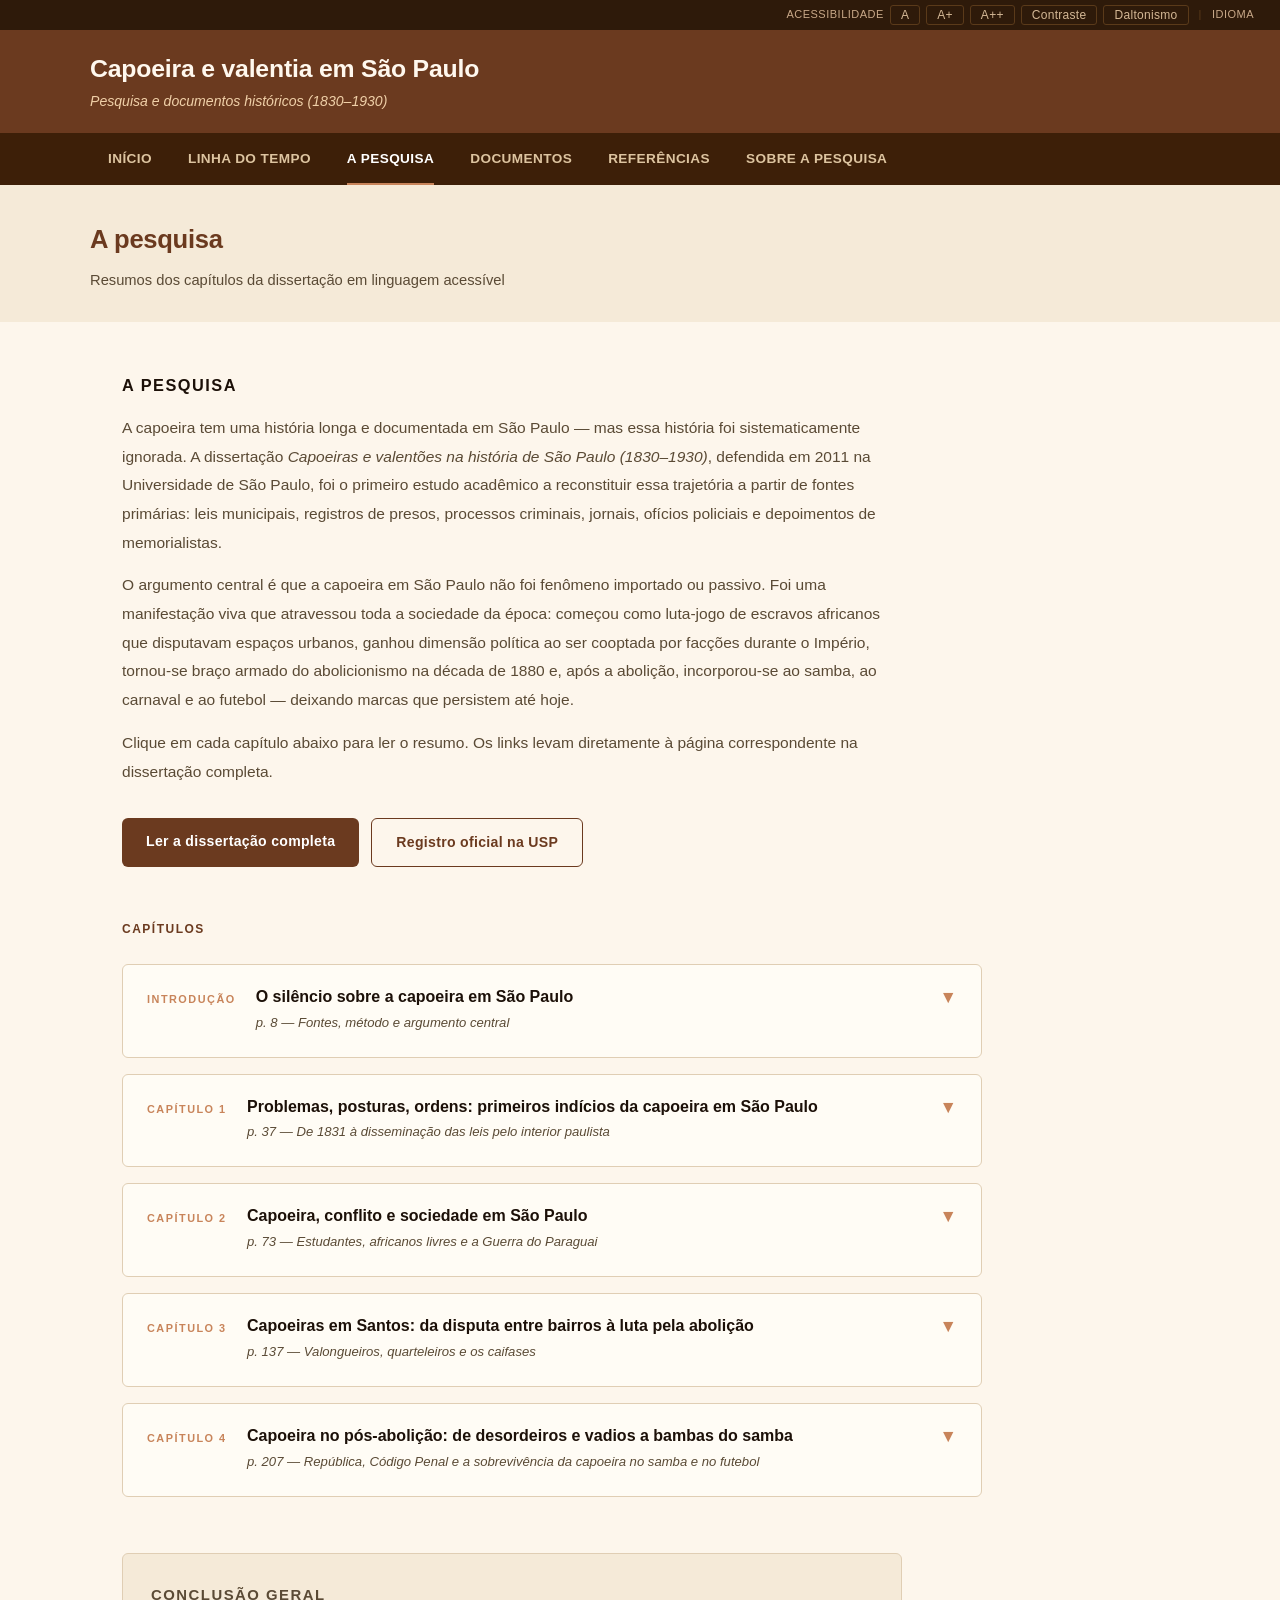
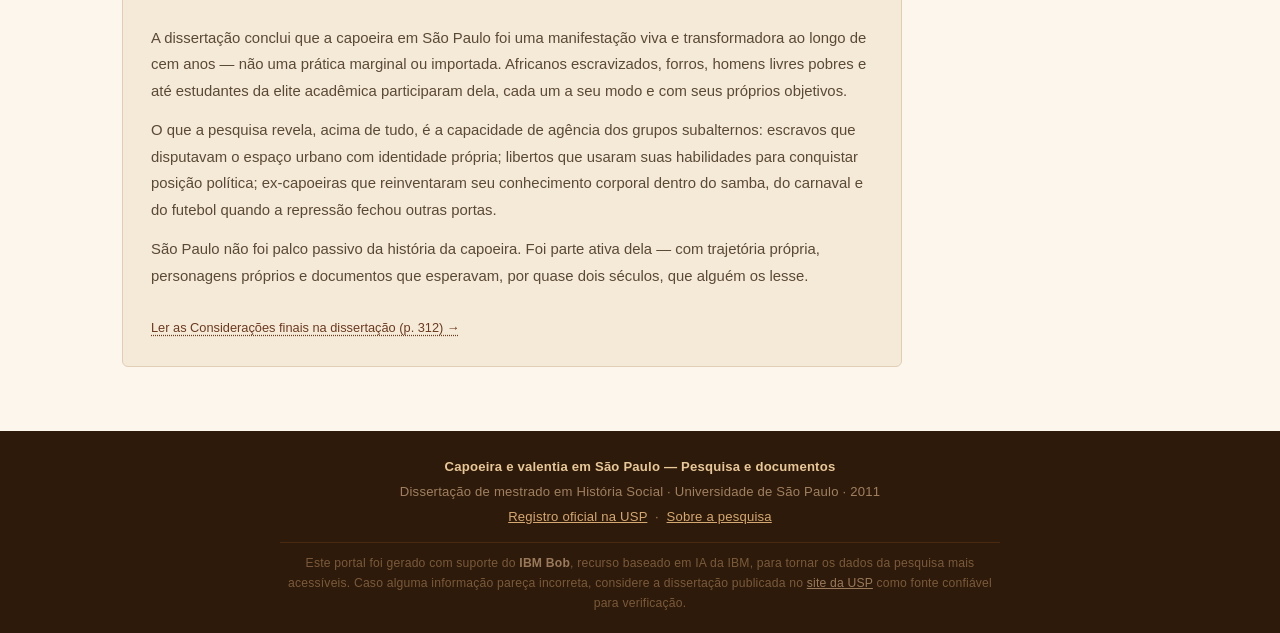
==== commit 72c91e65: "Add IBM Bob footer note to dissertacao.html" ====
--- a/dissertacao.html
+++ b/dissertacao.html
@@ -444,6 +444,9 @@
     <a href="https://teses.usp.br/teses/disponiveis/8/8138/tde-11092012-105013/pt-br.html" target="_blank" rel="noopener">Registro oficial na USP</a>
     &nbsp;·&nbsp;
     <a href="sobre.html">Sobre a pesquisa</a>
+  </p>
+  <p class="footer-ia">
+    Este portal foi gerado com suporte do <strong>IBM Bob</strong>, recurso baseado em IA da IBM, para tornar os dados da pesquisa mais acessíveis. Caso alguma informação pareça incorreta, considere a dissertação publicada no <a href="https://teses.usp.br/teses/disponiveis/8/8138/tde-11092012-105013/pt-br.html" target="_blank" rel="noopener">site da USP</a> como fonte confiável para verificação.
   </p></footer>
 
   <script src="script.js"></script>
--- a/style.css
+++ b/style.css
@@ -1,6 +1,6 @@
 /* ============================================================
-   PORTAL: Capoeira e valentia em São Paulo
-   Folha de estilos global — design contemporâneo
+   PORTAL: Capoeira e valentia em Sao Paulo
+   Folha de estilos global
    ============================================================ */
 
 :root {
@@ -57,7 +57,7 @@
 a:focus  { outline: 3px solid var(--focus); outline-offset: 2px; }
 
 /* ============================================================
-   BARRA DE ACESSIBILIDADE + IDIOMA
+   BARRA DE ACESSIBILIDADE
    ============================================================ */
 .acess-bar {
   background: #2e1a0a;
@@ -92,7 +92,6 @@
 .acess-bar button.ativo  { background: var(--accent); color: #fff; border-color: var(--accent); }
 .acess-bar button:focus  { outline: 3px solid var(--focus); }
 
-/* ---- Google Translate: integrado discretamente na barra ---- */
 #google_translate_element {
   display: inline-flex;
   align-items: center;
@@ -121,7 +120,6 @@
   text-decoration: none !important;
   vertical-align: middle !important;
 }
-/* Oculta o logo e texto 'Traduzido por Google' */
 #google_translate_element .goog-te-gadget img { display: none !important; }
 #google_translate_element .goog-te-gadget > span > a { display: none !important; }
 .goog-te-banner-frame { display: none !important; }
@@ -129,7 +127,7 @@
 body { top: 0 !important; }
 
 /* ============================================================
-   CABEÇALHO
+   CABECALHO
    ============================================================ */
 header {
   background: var(--accent);
@@ -152,7 +150,7 @@
 }
 
 /* ============================================================
-   NAVEGAÇÃO
+   NAVEGACAO
    ============================================================ */
 nav {
   background: #3d1f08;
@@ -258,7 +256,7 @@
 }
 
 /* ============================================================
-   CONTEÚDO PRINCIPAL
+   CONTEUDO PRINCIPAL
    ============================================================ */
 main {
   max-width: 1100px;
@@ -339,7 +337,6 @@
 .sobre-texto p    { color: var(--text-muted); font-size: 0.93rem; margin-bottom: 14px; line-height: 1.75; }
 .sobre-texto a    { color: var(--accent); text-decoration: underline; }
 
-/* lista de acervos */
 .acervos-lista {
   list-style: decimal;
   padding-left: 22px;
@@ -357,7 +354,7 @@
 .acervos-lista a:hover { color: var(--accent-hover); }
 
 /* ============================================================
-   PÁGINAS INTERNAS
+   PAGINAS INTERNAS
    ============================================================ */
 .page-header {
   background: var(--bg-alt);
@@ -412,13 +409,13 @@
 .btn-cta:hover { background: var(--accent-hover); color: #fff; text-decoration: none; }
 
 /* ============================================================
-   RODAPÉ
+   RODAPE
    ============================================================ */
 footer {
   background: #2e1a0a;
   color: #a08060;
   text-align: center;
-  padding: 24px 32px;
+  padding: 24px 32px 20px;
   font-size: 0.82rem;
   line-height: 1.9;
   margin-top: auto;
@@ -426,6 +423,21 @@
 }
 footer a { color: #d4a870; text-decoration: underline; }
 footer strong { color: #e8c898; }
+
+/* Nota sobre IA no rodape */
+.footer-ia {
+  margin-top: 12px;
+  padding-top: 10px;
+  border-top: 1px solid #4a2a10;
+  font-size: 0.76rem;
+  color: #7a5a3a;
+  line-height: 1.65;
+  max-width: 720px;
+  margin-left: auto;
+  margin-right: auto;
+}
+.footer-ia strong { color: #9a7a5a; }
+.footer-ia a { color: #9a7a5a; }
 
 /* ============================================================
    RESPONSIVO
